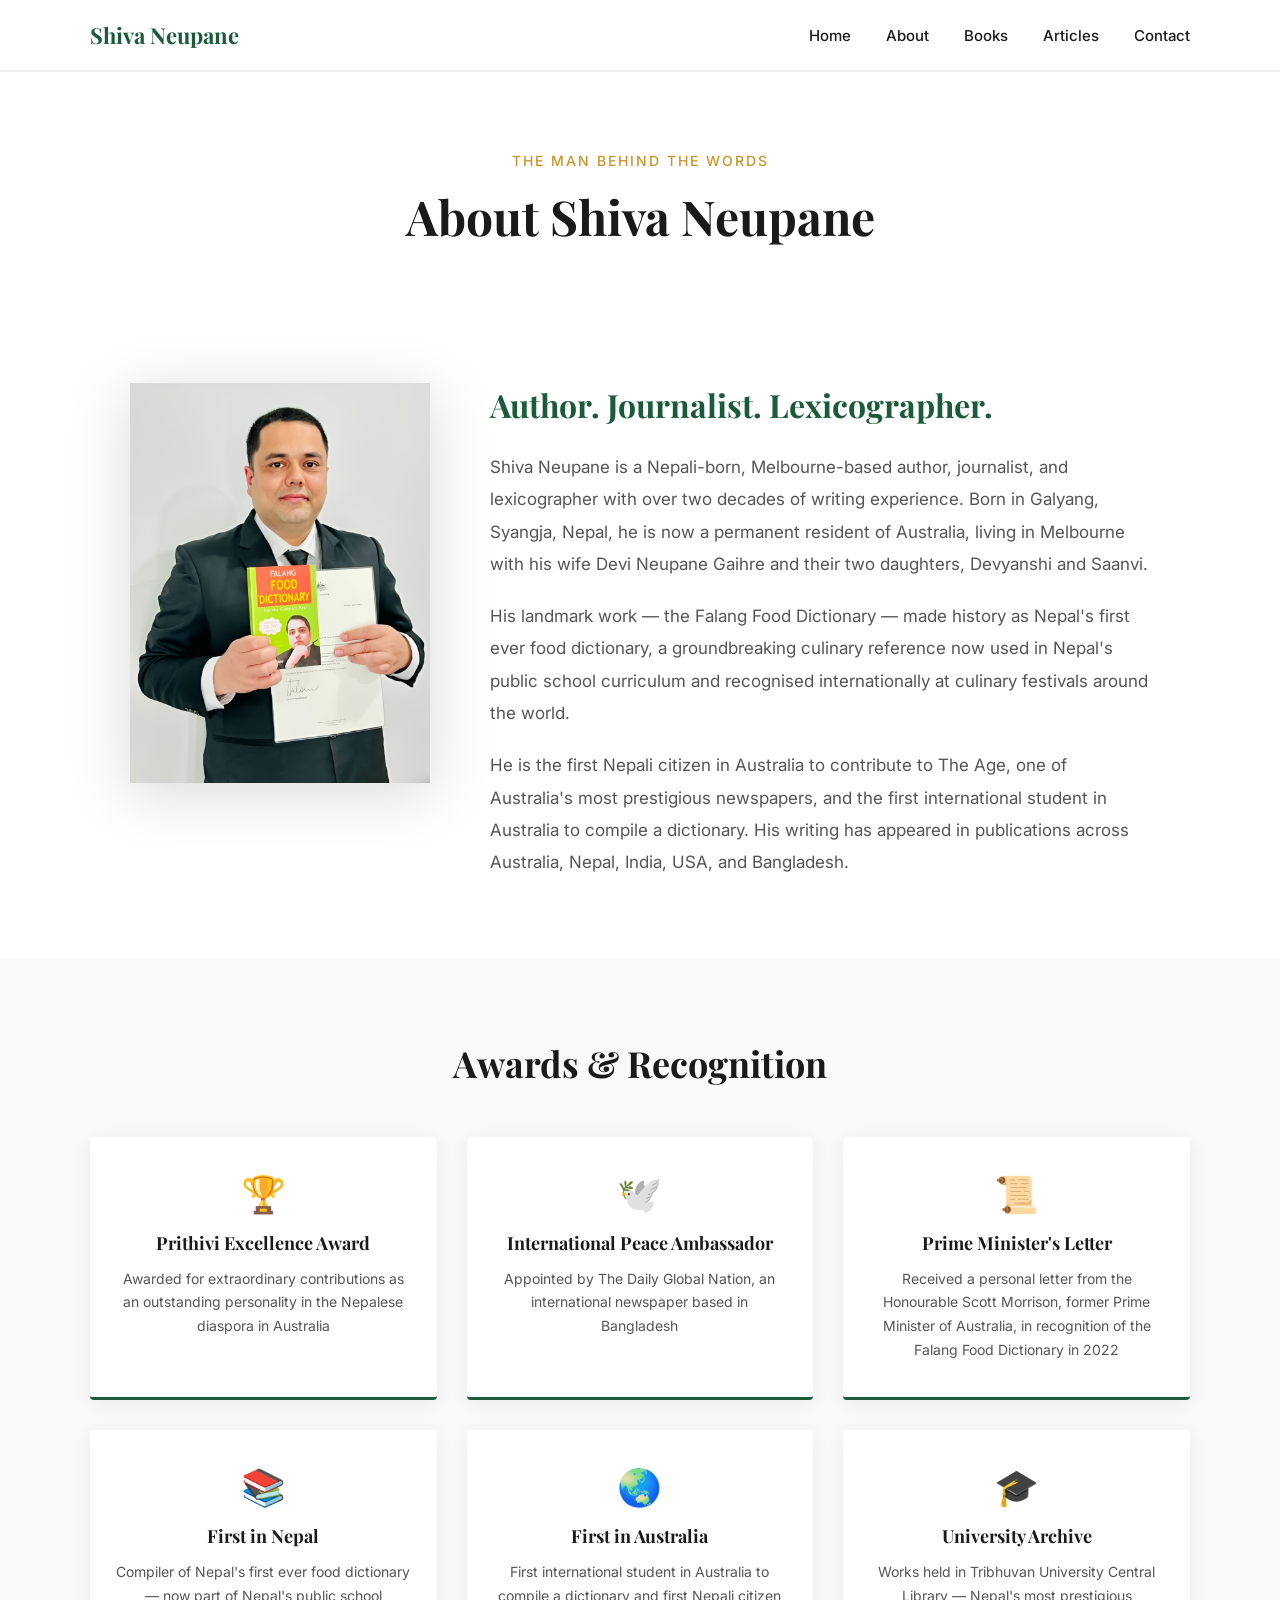
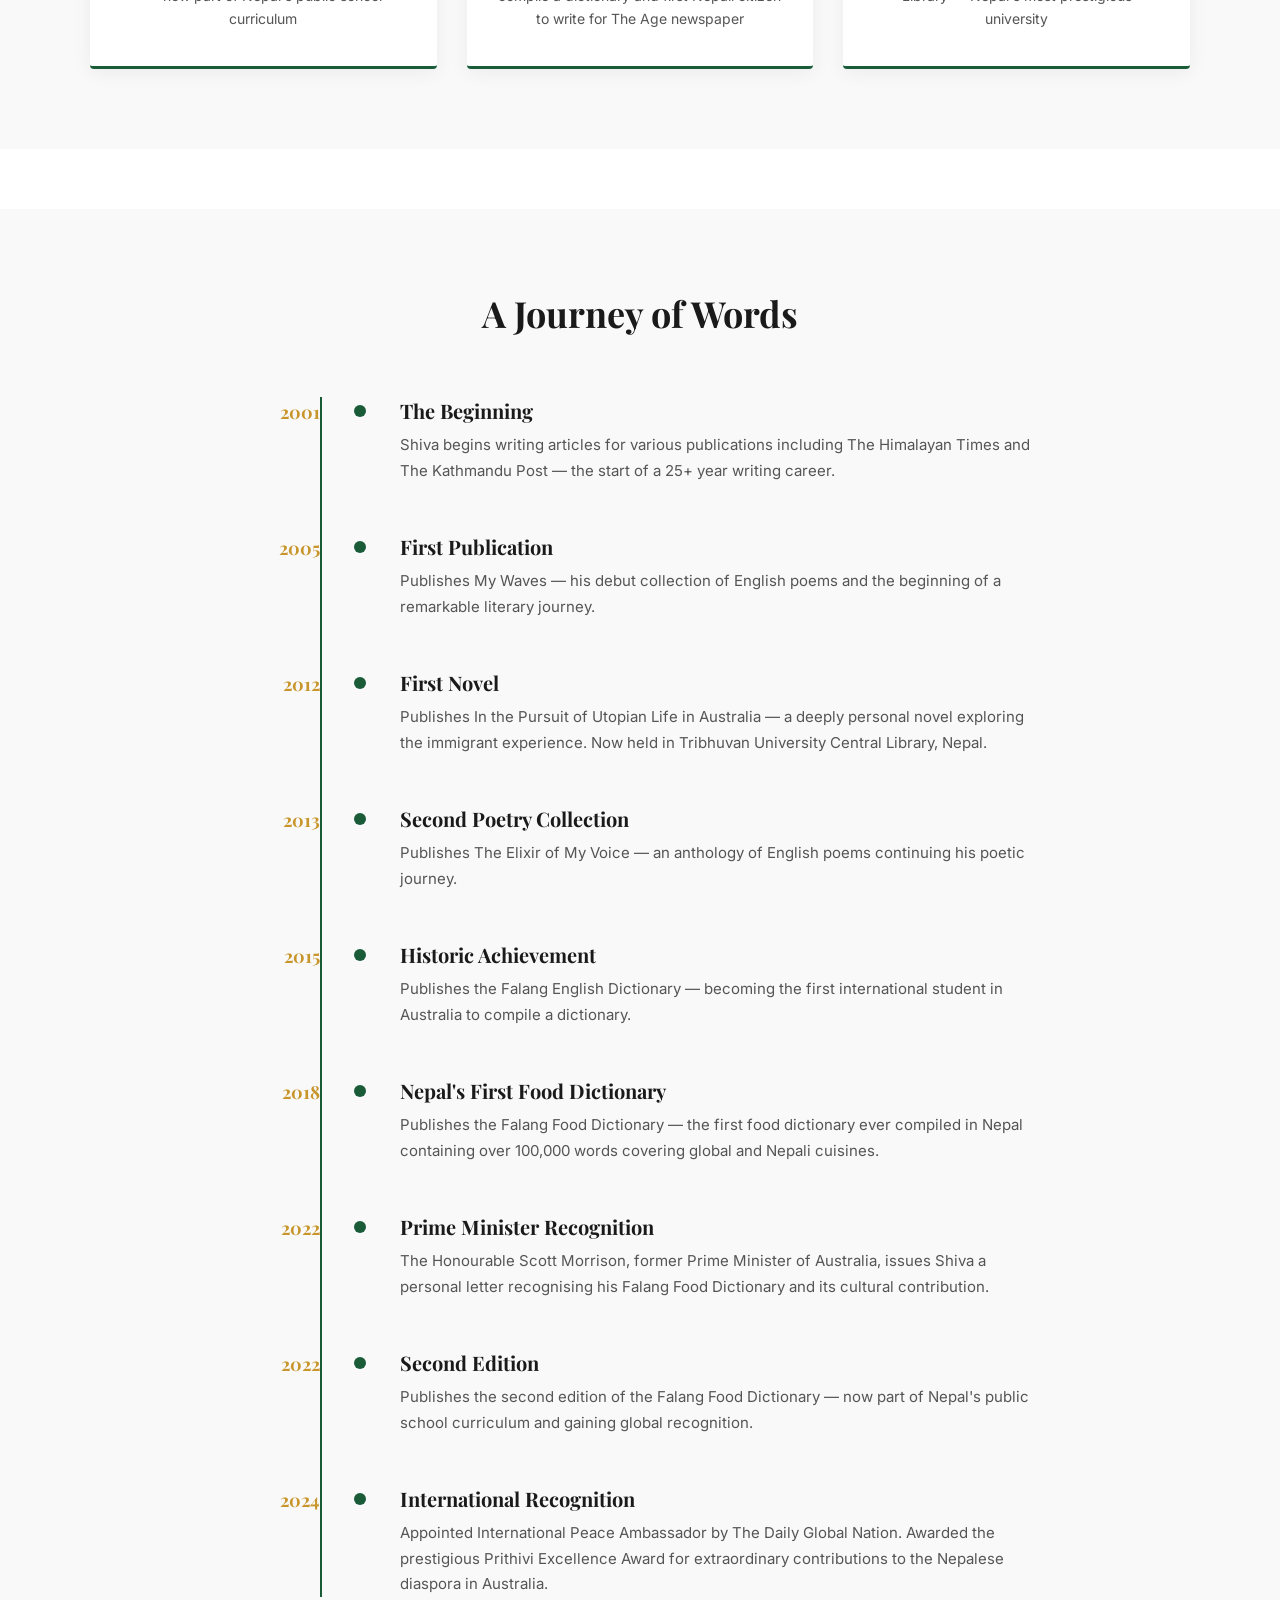
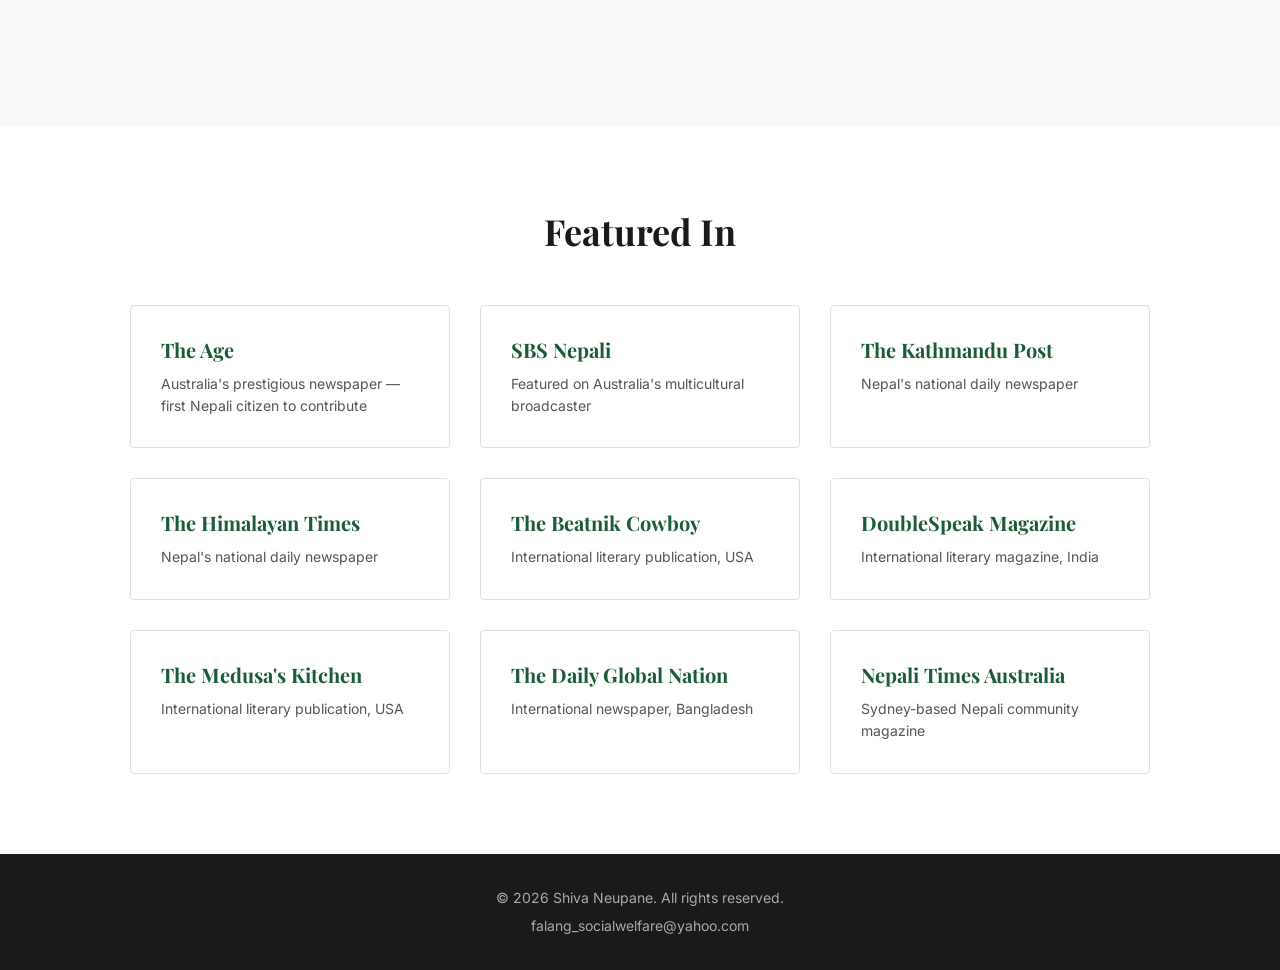
==== about.html @ f32d3224 "first commit" ====
<!DOCTYPE html>
<html lang="en">
<head>
    <meta charset="UTF-8">
    <meta name="viewport" content="width=device-width, initial-scale=1.0">
    <title>About - Shiva Neupane</title>
    <link rel="stylesheet" href="style.css">
    <link href="https://fonts.googleapis.com/css2?family=Playfair+Display:wght@400;700&family=Inter:wght@300;400;500&display=swap" rel="stylesheet">
</head>
<body>

    <!-- NAVIGATION -->
    <nav>
        <div class="nav-container">
            <div class="logo">Shiva Neupane</div>
            <ul class="nav-links">
                <li><a href="index.html">Home</a></li>
                <li><a href="about.html">About</a></li>
                <li><a href="books.html">Books</a></li>
                <li><a href="articles.html">Articles</a></li>
                <li><a href="contact.html">Contact</a></li>
            </ul>
        </div>
    </nav>

    <!-- PAGE HEADER -->
    <section class="page-header">
        <p class="hero-tag">The Man Behind The Words</p>
        <h1>About Shiva Neupane</h1>
    </section>

    <!-- BIO SECTION -->
    <section class="about-full">
        <div class="about-full-container">
            <div class="about-full-image">
                <img src="images/shiva2.jpg" alt="Shiva Neupane">
            </div>
            <div class="about-full-content">
                <h2>Author. Journalist. Lexicographer.</h2>
                <p>Shiva Neupane is a Nepali-born, Melbourne-based author, journalist, and lexicographer with over two decades of writing experience. Born in Galyang, Syangja, Nepal, he is now a permanent resident of Australia, living in Melbourne with his wife Devi Neupane Gaihre and their two daughters, Devyanshi and Saanvi.</p>
                <p>His landmark work — the Falang Food Dictionary — made history as Nepal's first ever food dictionary, a groundbreaking culinary reference now used in Nepal's public school curriculum and recognised internationally at culinary festivals around the world.</p>
                <p>He is the first Nepali citizen in Australia to contribute to The Age, one of Australia's most prestigious newspapers, and the first international student in Australia to compile a dictionary. His writing has appeared in publications across Australia, Nepal, India, USA, and Bangladesh.</p>
            </div>
        </div>
    </section>

    <!-- AWARDS SECTION -->
    <section class="awards-section">
        <h2>Awards & Recognition</h2>
        <div class="awards-grid">
            <div class="award-item">
                <div class="award-icon">🏆</div>
                <h3>Prithivi Excellence Award</h3>
                <p>Awarded for extraordinary contributions as an outstanding personality in the Nepalese diaspora in Australia</p>
            </div>
            <div class="award-item">
                <div class="award-icon">🕊️</div>
                <h3>International Peace Ambassador</h3>
                <p>Appointed by The Daily Global Nation, an international newspaper based in Bangladesh</p>
            </div>
            <div class="award-item">
                <div class="award-icon">📜</div>
                <h3>Prime Minister's Letter</h3>
                <p>Received a personal letter from the Honourable Scott Morrison, former Prime Minister of Australia, in recognition of the Falang Food Dictionary in 2022</p>
            </div>
            <div class="award-item">
                <div class="award-icon">📚</div>
                <h3>First in Nepal</h3>
                <p>Compiler of Nepal's first ever food dictionary — now part of Nepal's public school curriculum</p>
            </div>
            <div class="award-item">
                <div class="award-icon">🌏</div>
                <h3>First in Australia</h3>
                <p>First international student in Australia to compile a dictionary and first Nepali citizen to write for The Age newspaper</p>
            </div>
            <div class="award-item">
                <div class="award-icon">🎓</div>
                <h3>University Archive</h3>
                <p>Works held in Tribhuvan University Central Library — Nepal's most prestigious university</p>
            </div>
        </div>
    </section>

    <!-- TIMELINE -->
    <section class="timeline-section">
        <h2>A Journey of Words</h2>
        <div class="timeline">

            <div class="timeline-item">
                <div class="timeline-year">2001</div>
                <div class="timeline-content">
                    <h3>The Beginning</h3>
                    <p>Shiva begins writing articles for various publications including The Himalayan Times and The Kathmandu Post — the start of a 25+ year writing career.</p>
                </div>
            </div>

            <div class="timeline-item">
                <div class="timeline-year">2005</div>
                <div class="timeline-content">
                    <h3>First Publication</h3>
                    <p>Publishes My Waves — his debut collection of English poems and the beginning of a remarkable literary journey.</p>
                </div>
            </div>

            <div class="timeline-item">
                <div class="timeline-year">2012</div>
                <div class="timeline-content">
                    <h3>First Novel</h3>
                    <p>Publishes In the Pursuit of Utopian Life in Australia — a deeply personal novel exploring the immigrant experience. Now held in Tribhuvan University Central Library, Nepal.</p>
                </div>
            </div>

            <div class="timeline-item">
                <div class="timeline-year">2013</div>
                <div class="timeline-content">
                    <h3>Second Poetry Collection</h3>
                    <p>Publishes The Elixir of My Voice — an anthology of English poems continuing his poetic journey.</p>
                </div>
            </div>

            <div class="timeline-item">
                <div class="timeline-year">2015</div>
                <div class="timeline-content">
                    <h3>Historic Achievement</h3>
                    <p>Publishes the Falang English Dictionary — becoming the first international student in Australia to compile a dictionary.</p>
                </div>
            </div>

            <div class="timeline-item">
                <div class="timeline-year">2018</div>
                <div class="timeline-content">
                    <h3>Nepal's First Food Dictionary</h3>
                    <p>Publishes the Falang Food Dictionary — the first food dictionary ever compiled in Nepal containing over 100,000 words covering global and Nepali cuisines.</p>
                </div>
            </div>

            <div class="timeline-item">
                <div class="timeline-year">2022</div>
                <div class="timeline-content">
                    <h3>Prime Minister Recognition</h3>
                    <p>The Honourable Scott Morrison, former Prime Minister of Australia, issues Shiva a personal letter recognising his Falang Food Dictionary and its cultural contribution.</p>
                </div>
            </div>

            <div class="timeline-item">
                <div class="timeline-year">2022</div>
                <div class="timeline-content">
                    <h3>Second Edition</h3>
                    <p>Publishes the second edition of the Falang Food Dictionary — now part of Nepal's public school curriculum and gaining global recognition.</p>
                </div>
            </div>

            <div class="timeline-item">
                <div class="timeline-year">2024</div>
                <div class="timeline-content">
                    <h3>International Recognition</h3>
                    <p>Appointed International Peace Ambassador by The Daily Global Nation. Awarded the prestigious Prithivi Excellence Award for extraordinary contributions to the Nepalese diaspora in Australia.</p>
                </div>
            </div>

        </div>
    </section>

    <!-- MEDIA SECTION -->
    <section class="media-section">
        <h2>Featured In</h2>
        <div class="media-grid">
            <div class="media-item">
                <h3>The Age</h3>
                <p>Australia's prestigious newspaper — first Nepali citizen to contribute</p>
            </div>
            <div class="media-item">
                <h3>SBS Nepali</h3>
                <p>Featured on Australia's multicultural broadcaster</p>
            </div>
            <div class="media-item">
                <h3>The Kathmandu Post</h3>
                <p>Nepal's national daily newspaper</p>
            </div>
            <div class="media-item">
                <h3>The Himalayan Times</h3>
                <p>Nepal's national daily newspaper</p>
            </div>
            <div class="media-item">
                <h3>The Beatnik Cowboy</h3>
                <p>International literary publication, USA</p>
            </div>
            <div class="media-item">
                <h3>DoubleSpeak Magazine</h3>
                <p>International literary magazine, India</p>
            </div>
            <div class="media-item">
                <h3>The Medusa's Kitchen</h3>
                <p>International literary publication, USA</p>
            </div>
            <div class="media-item">
                <h3>The Daily Global Nation</h3>
                <p>International newspaper, Bangladesh</p>
            </div>
            <div class="media-item">
                <h3>Nepali Times Australia</h3>
                <p>Sydney-based Nepali community magazine</p>
            </div>
        </div>
    </section>

    <!-- FOOTER -->
    <footer>
        <p>© 2026 Shiva Neupane. All rights reserved.</p>
        <p>falang_socialwelfare@yahoo.com</p>
    </footer>

</body>
</html>
---- style.css ----
* {
    margin: 0;
    padding: 0;
    box-sizing: border-box;
}

body {
    font-family: 'Inter', sans-serif;
    color: #1a1a1a;
    background-color: #ffffff;
}

/* NAVIGATION */
nav {
    background-color: #ffffff;
    padding: 20px 40px;
    border-bottom: 2px solid #f0f0f0;
    position: sticky;
    top: 0;
    z-index: 100;
}

.nav-container {
    max-width: 1100px;
    margin: 0 auto;
    display: flex;
    justify-content: space-between;
    align-items: center;
}

.logo {
    font-family: 'Playfair Display', serif;
    font-size: 22px;
    font-weight: 700;
    color: #1a5c38;
}

.nav-links {
    list-style: none;
    display: flex;
    gap: 35px;
}

.nav-links a {
    text-decoration: none;
    color: #1a1a1a;
    font-size: 15px;
    font-weight: 500;
    transition: color 0.3s;
}

.nav-links a:hover {
    color: #1a5c38;
}

/* HERO */
.hero {
    max-width: 1100px;
    margin: 80px auto;
    padding: 0 40px;
    display: flex;
    align-items: center;
    justify-content: space-between;
    gap: 60px;
}

.hero-content {
    flex: 1;
}

.hero-tag {
    color: #c8952a;
    font-size: 14px;
    font-weight: 500;
    letter-spacing: 2px;
    text-transform: uppercase;
    margin-bottom: 15px;
}

.hero-content h1 {
    font-family: 'Playfair Display', serif;
    font-size: 58px;
    color: #1a1a1a;
    line-height: 1.1;
    margin-bottom: 20px;
}

.hero-subtitle {
    font-size: 17px;
    color: #555;
    line-height: 1.7;
    margin-bottom: 35px;
    max-width: 480px;
}

.btn {
    display: inline-block;
    background-color: #1a5c38;
    color: white;
    padding: 14px 32px;
    text-decoration: none;
    font-size: 15px;
    font-weight: 500;
    border-radius: 4px;
    transition: background-color 0.3s;
}

.btn:hover {
    background-color: #c8952a;
}

.hero-image {
    flex: 1;
    display: flex;
    justify-content: center;
}

.hero-image img {
    width: 450px;
    height: 450px;
    object-fit: cover;
    border-radius: 8px;
    box-shadow: 0 20px 60px rgba(0,0,0,0.15);
}

/* ACHIEVEMENTS */
.achievements {
    background-color: #1a5c38;
    padding: 50px 40px;
    display: flex;
    justify-content: center;
    gap: 80px;
}

.achievement-item {
    text-align: center;
    color: white;
}

.achievement-item h3 {
    font-family: 'Playfair Display', serif;
    font-size: 36px;
    color: #c8952a;
    margin-bottom: 8px;
}

.achievement-item p {
    font-size: 14px;
    opacity: 0.9;
    letter-spacing: 1px;
}

/* BOOKS PREVIEW */
.books-preview {
    max-width: 1100px;
    margin: 80px auto;
    padding: 0 40px;
    text-align: center;
}

.books-preview h2 {
    font-family: 'Playfair Display', serif;
    font-size: 36px;
    color: #1a1a1a;
    margin-bottom: 15px;
}

.books-preview-subtitle {
    font-size: 17px;
    color: #555;
    margin-bottom: 50px;
}

.books-preview-grid {
    display: flex;
    justify-content: center;
    gap: 40px;
    margin-bottom: 50px;
    flex-wrap: wrap;
}

.preview-book {
    display: flex;
    flex-direction: column;
    align-items: center;
    gap: 15px;
    width: 160px;
}

.preview-book img {
    width: 140px;
    height: 200px;
    object-fit: contain;
    filter: drop-shadow(0 10px 20px rgba(0,0,0,0.2));
    transition: transform 0.3s;
}

.preview-book img:hover {
    transform: translateY(-8px);
}

.preview-book p {
    font-size: 14px;
    color: #1a1a1a;
    font-weight: 500;
    text-align: center;
    line-height: 1.4;
}

/* FOOTER */
footer {
    background-color: #1a1a1a;
    color: #aaa;
    text-align: center;
    padding: 30px;
    font-size: 14px;
    line-height: 2;
}

/****books.html****/
/* PAGE HEADER */
.page-header {
    text-align: center;
    padding: 80px 40px 60px;
    max-width: 700px;
    margin: 0 auto;
}

.page-header h1 {
    font-family: 'Playfair Display', serif;
    font-size: 48px;
    color: #1a1a1a;
    margin-bottom: 15px;
}

.page-subtitle {
    font-size: 18px;
    color: #555;
    line-height: 1.7;
}

/* BOOKS */
.books-section {
    max-width: 1100px;
    margin: 0 auto 80px;
    padding: 0 40px;
    display: flex;
    flex-direction: column;
    gap: 80px;
}

.book-card {
    display: flex;
    gap: 60px;
    align-items: center;
}

.book-card.reverse {
    flex-direction: row-reverse;
}

.book-cover {
    flex: 0 0 250px;
}

.book-cover img {
    width: 255px;
    height: 450px;
    object-fit: contain;
    border-radius: 0;
    box-shadow: none;
    filter: drop-shadow(0 15px 30px rgba(0,0,0,0.2));
}

.book-info {
    flex: 1;
}

.book-year {
    color: #c8952a;
    font-size: 13px;
    font-weight: 600;
    letter-spacing: 2px;
    text-transform: uppercase;
    display: block;
    margin-bottom: 10px;
}

.book-info h2 {
    font-family: 'Playfair Display', serif;
    font-size: 36px;
    color: #1a1a1a;
    margin-bottom: 8px;
    line-height: 1.2;
}

.book-tag {
    color: #1a5c38;
    font-size: 14px;
    font-weight: 500;
    margin-bottom: 20px;
    display: block;
}

.book-description {
    font-size: 16px;
    color: #555;
    line-height: 1.8;
    margin-bottom: 20px;
}

.book-highlights {
    display: flex;
    flex-direction: column;
    gap: 8px;
}

.book-highlights span {
    font-size: 14px;
    color: #1a5c38;
    font-weight: 500;
}

/****about.html****/

/* AWARDS SECTION */
.awards-section {
    background-color: #f9f9f9;
    padding: 80px 40px;
    text-align: center;
}

.awards-section h2 {
    font-family: 'Playfair Display', serif;
    font-size: 36px;
    color: #1a1a1a;
    margin-bottom: 50px;
}

.awards-grid {
    max-width: 1100px;
    margin: 0 auto;
    display: grid;
    grid-template-columns: repeat(3, 1fr);
    gap: 30px;
}

.award-item {
    background: white;
    padding: 35px 25px;
    border-radius: 4px;
    border-bottom: 3px solid #1a5c38;
    box-shadow: 0 4px 20px rgba(0,0,0,0.06);
}

.award-icon {
    font-size: 36px;
    margin-bottom: 15px;
}

.award-item h3 {
    font-family: 'Playfair Display', serif;
    font-size: 18px;
    color: #1a1a1a;
    margin-bottom: 12px;
}

.award-item p {
    font-size: 14px;
    color: #555;
    line-height: 1.7;
}

/* ABOUT FULL PAGE */
.about-full {
    max-width: 1100px;
    margin: 60px auto;
    padding: 0 40px;
}

.about-full-container {
    display: flex;
    gap: 60px;
    align-items: flex-start;
}

.about-full-image {
    flex: 0 0 300px;
}

.about-full-image img {
    width: 300px;
    height: auto;
    filter: drop-shadow(0 10px 30px rgba(0,0,0,0.15));
}

.about-full-content {
    flex: 1;
}

.about-full-content h2 {
    font-family: 'Playfair Display', serif;
    font-size: 32px;
    color: #1a5c38;
    margin-bottom: 25px;
}

.about-full-content p {
    font-size: 17px;
    color: #555;
    line-height: 1.9;
    margin-bottom: 20px;
}

/* TIMELINE */
.timeline-section {
    background-color: #f9f9f9;
    padding: 80px 40px;
    margin: 60px 0;
}

.timeline-section h2 {
    font-family: 'Playfair Display', serif;
    font-size: 36px;
    color: #1a1a1a;
    text-align: center;
    margin-bottom: 60px;
}

.timeline {
    max-width: 800px;
    margin: 0 auto;
    position: relative;
}

.timeline::before {
    content: '';
    position: absolute;
    left: 80px;
    top: 0;
    bottom: 0;
    width: 2px;
    background-color: #1a5c38;
}

.timeline-item {
    display: flex;
    gap: 40px;
    margin-bottom: 50px;
    position: relative;
}

.timeline-year {
    flex: 0 0 80px;
    font-family: 'Playfair Display', serif;
    font-size: 18px;
    font-weight: 700;
    color: #c8952a;
    text-align: right;
    padding-top: 3px;
}

.timeline-content {
    flex: 1;
    padding-left: 40px;
    position: relative;
}

.timeline-content::before {
    content: '';
    position: absolute;
    left: -6px;
    top: 8px;
    width: 12px;
    height: 12px;
    background-color: #1a5c38;
    border-radius: 50%;
}

.timeline-content h3 {
    font-family: 'Playfair Display', serif;
    font-size: 20px;
    color: #1a1a1a;
    margin-bottom: 8px;
}

.timeline-content p {
    font-size: 15px;
    color: #555;
    line-height: 1.7;
}

/* MEDIA SECTION */
.media-section {
    max-width: 1100px;
    margin: 80px auto;
    padding: 0 40px;
    text-align: center;
}

.media-section h2 {
    font-family: 'Playfair Display', serif;
    font-size: 36px;
    color: #1a1a1a;
    margin-bottom: 50px;
}

.media-grid {
    display: grid;
    grid-template-columns: repeat(3, 1fr);
    gap: 30px;
}

.media-item {
    padding: 30px;
    border: 1.5px solid #e0e0e0;
    border-radius: 4px;
    transition: border-color 0.3s;
    text-align: left;
}

.media-item:hover {
    border-color: #1a5c38;
}

.media-item h3 {
    font-family: 'Playfair Display', serif;
    font-size: 20px;
    color: #1a5c38;
    margin-bottom: 10px;
}

.media-item p {
    font-size: 14px;
    color: #555;
    line-height: 1.6;
}

/* Article page */
.publications-strip {
    background-color: #1a5c38;
    padding: 20px 40px;
    display: flex;
    justify-content: center;
    flex-wrap: wrap;
    gap: 40px;
}

.pub-item {
    color: rgba(255,255,255,0.8);
    font-size: 13px;
    font-weight: 500;
    letter-spacing: 1px;
    text-transform: uppercase;
}

/* ARTICLES */
.articles-section {
    max-width: 800px;
    margin: 80px auto;
    padding: 0 40px;
}

.articles-section h2 {
    font-family: 'Playfair Display', serif;
    font-size: 36px;
    color: #1a1a1a;
    margin-bottom: 50px;
    text-align: center;
}

.article-card {
    border-left: 3px solid #1a5c38;
    padding: 30px 30px 30px 35px;
    margin-bottom: 40px;
    transition: background-color 0.3s;
}

.article-card:hover {
    background-color: #f9f9f9;
}

.article-meta {
    display: flex;
    justify-content: space-between;
    align-items: center;
    margin-bottom: 12px;
}

.article-source {
    font-size: 13px;
    color: #1a5c38;
    font-weight: 600;
    letter-spacing: 1px;
    text-transform: uppercase;
}

.article-year {
    font-size: 13px;
    color: #c8952a;
    font-weight: 600;
}

.article-card h3 {
    font-family: 'Playfair Display', serif;
    font-size: 24px;
    color: #1a1a1a;
    margin-bottom: 12px;
}

.article-card p {
    font-size: 16px;
    color: #555;
    line-height: 1.8;
    margin-bottom: 20px;
}

.article-link {
    color: #c8952a;
    text-decoration: none;
    font-weight: 600;
    font-size: 14px;
}

.article-link:hover {
    text-decoration: underline;
}

.article-link-disabled {
    color: #aaa;
    font-size: 14px;
    font-style: italic;
}

/* CONTACT */
.contact-section {
    max-width: 1100px;
    margin: 60px auto 80px;
    padding: 0 40px;
}

.contact-container {
    display: flex;
    gap: 80px;
    align-items: flex-start;
}

.contact-info {
    flex: 1;
}

.contact-info h2 {
    font-family: 'Playfair Display', serif;
    font-size: 32px;
    color: #1a1a1a;
    margin-bottom: 20px;
}

.contact-info > p {
    font-size: 16px;
    color: #555;
    line-height: 1.8;
    margin-bottom: 40px;
}

.contact-details {
    display: flex;
    flex-direction: column;
    gap: 25px;
    margin-bottom: 40px;
}

.contact-detail-item {
    display: flex;
    gap: 15px;
    align-items: flex-start;
}

.contact-icon {
    font-size: 24px;
    margin-top: 3px;
}

.contact-detail-item h4 {
    font-size: 13px;
    font-weight: 600;
    color: #1a5c38;
    text-transform: uppercase;
    letter-spacing: 1px;
    margin-bottom: 5px;
}

.contact-detail-item a {
    color: #555;
    text-decoration: none;
    font-size: 15px;
}

.contact-detail-item a:hover {
    color: #1a5c38;
}

.contact-detail-item p {
    color: #555;
    font-size: 15px;
}

.contact-topics h3 {
    font-family: 'Playfair Display', serif;
    font-size: 20px;
    color: #1a1a1a;
    margin-bottom: 15px;
}

.contact-topics ul {
    list-style: none;
    display: flex;
    flex-direction: column;
    gap: 10px;
}

.contact-topics ul li {
    font-size: 15px;
    color: #555;
    padding-left: 20px;
    position: relative;
}

.contact-topics ul li::before {
    content: '→';
    position: absolute;
    left: 0;
    color: #c8952a;
}

/* CONTACT FORM */
.contact-form-container {
    flex: 1;
}

.contact-form {
    display: flex;
    flex-direction: column;
    gap: 25px;
}

.form-group {
    display: flex;
    flex-direction: column;
    gap: 8px;
}

.form-group label {
    font-size: 13px;
    font-weight: 600;
    color: #1a1a1a;
    text-transform: uppercase;
    letter-spacing: 1px;
}

.form-group input,
.form-group select,
.form-group textarea {
    padding: 14px 16px;
    border: 1.5px solid #e0e0e0;
    border-radius: 4px;
    font-size: 15px;
    font-family: 'Inter', sans-serif;
    color: #1a1a1a;
    transition: border-color 0.3s;
    outline: none;
}

.form-group input:focus,
.form-group select:focus,
.form-group textarea:focus {
    border-color: #1a5c38;
}

.form-group textarea {
    resize: vertical;
}

.btn-submit {
    background-color: #1a5c38;
    color: white;
    padding: 16px 36px;
    border: none;
    border-radius: 4px;
    font-size: 15px;
    font-weight: 500;
    font-family: 'Inter', sans-serif;
    cursor: pointer;
    transition: background-color 0.3s;
    align-self: flex-start;
}

.btn-submit:hover {
    background-color: #c8952a;
}
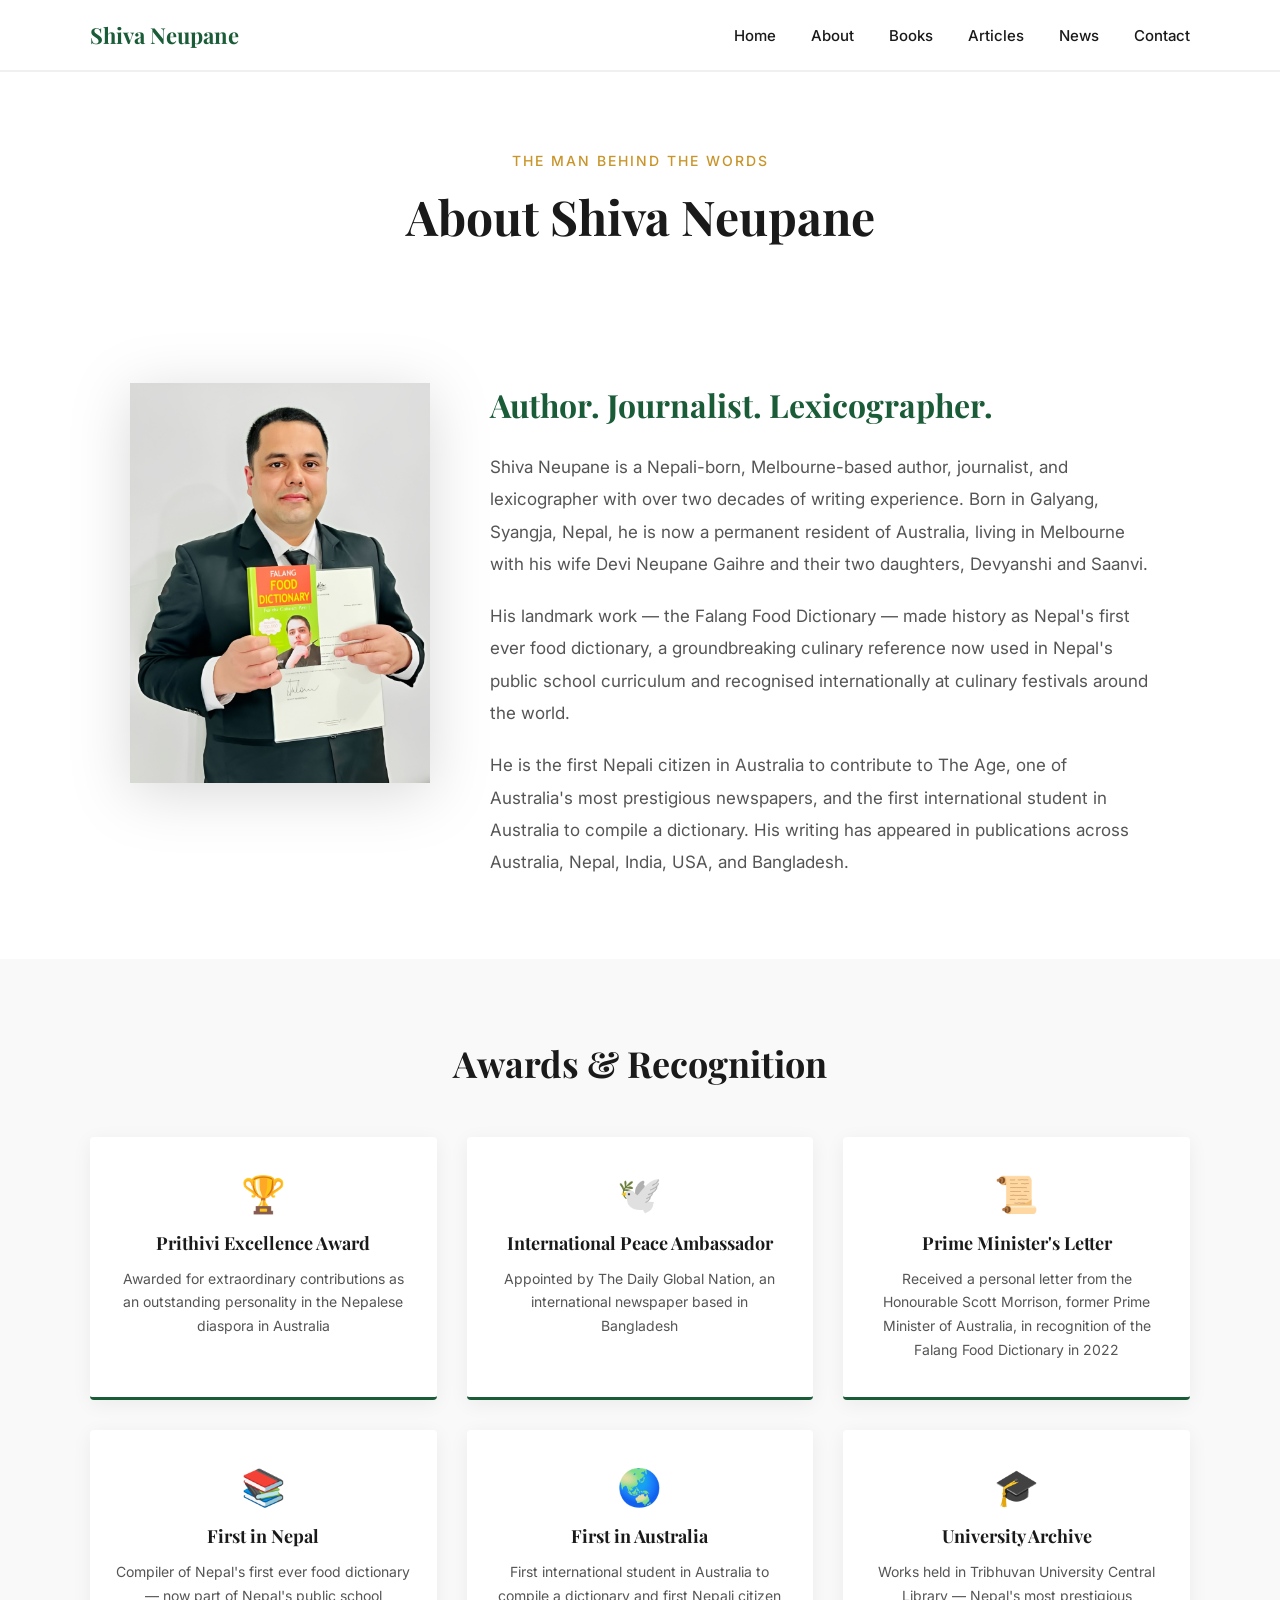
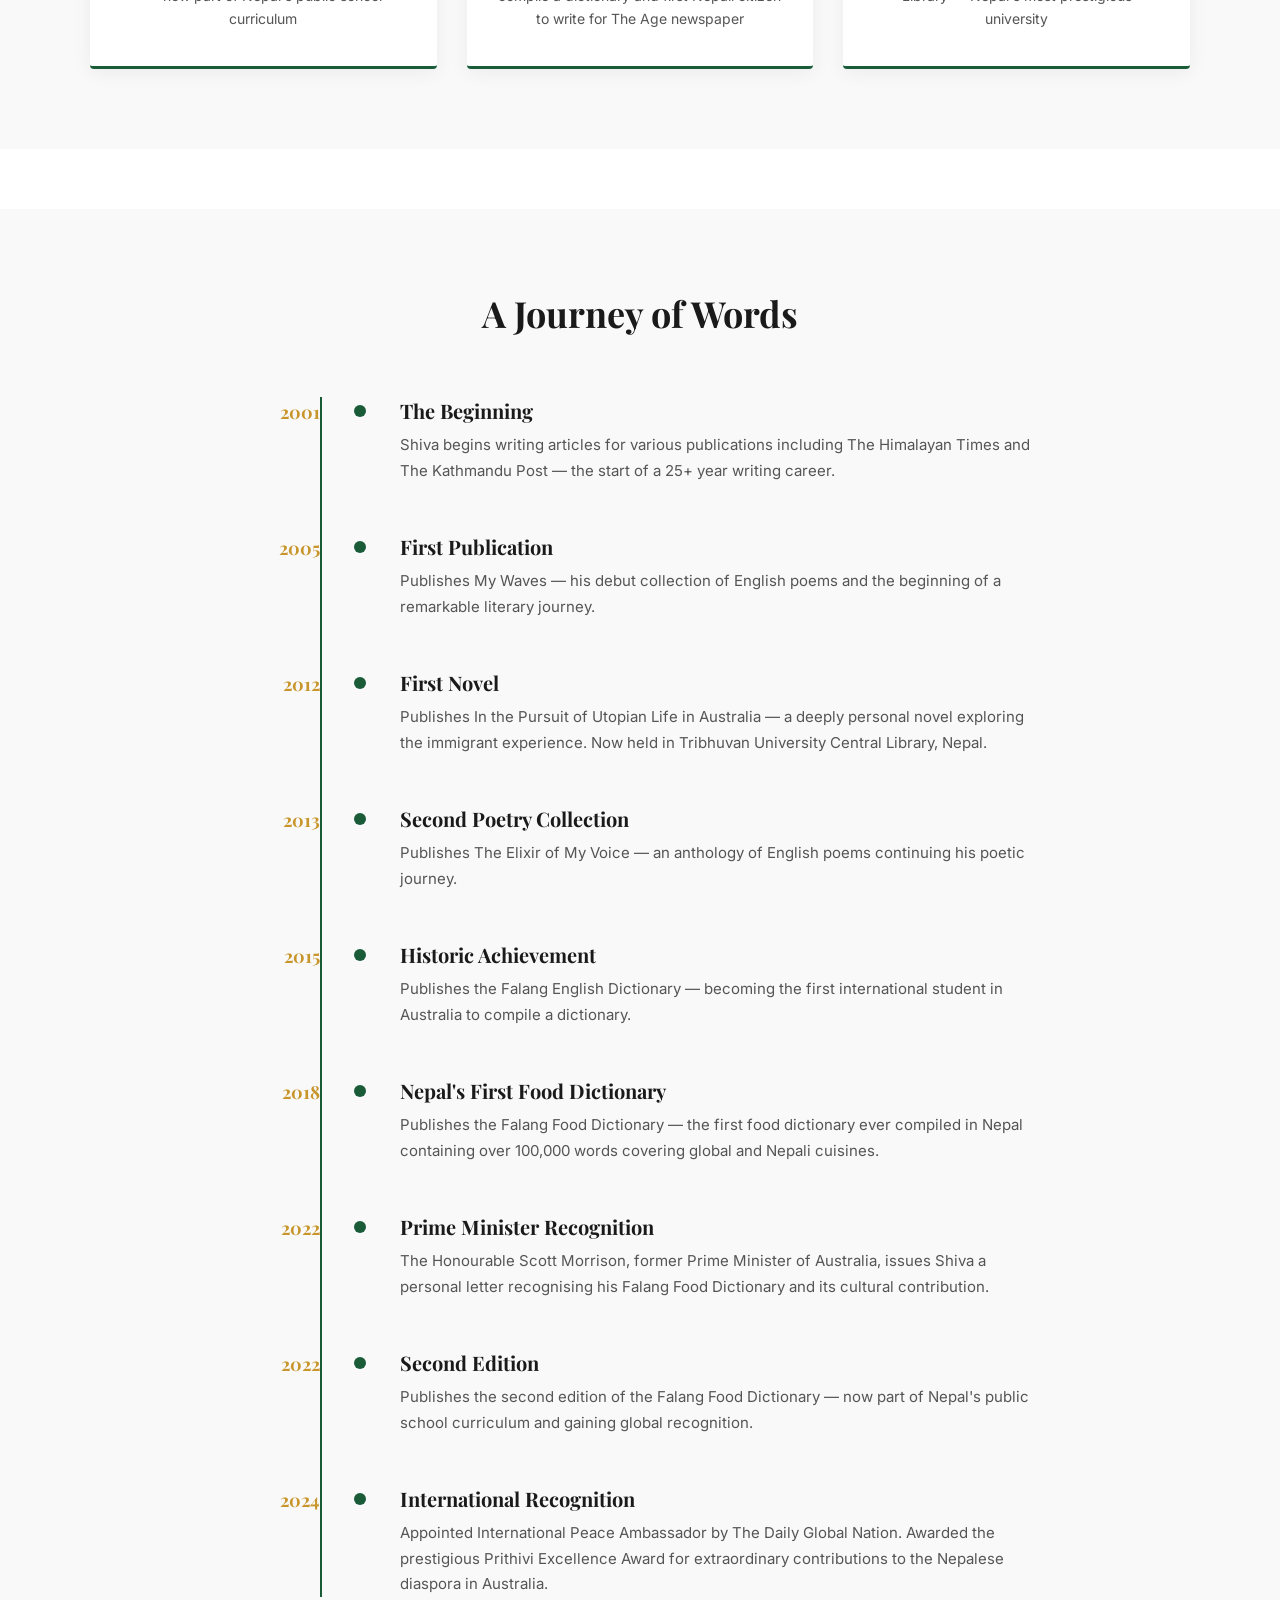
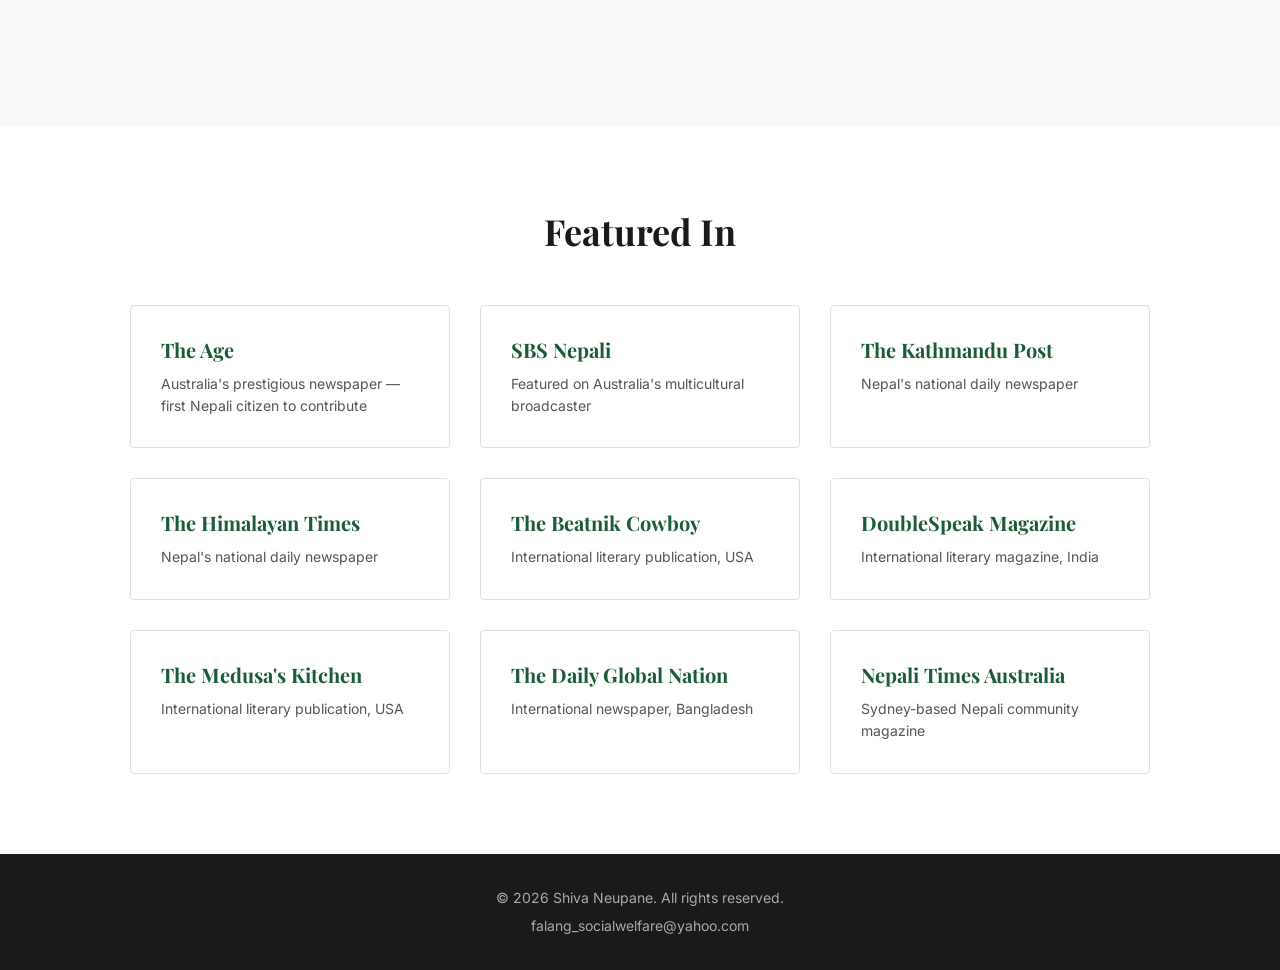
==== commit 6e693274: "Update about.html" ====
--- a/about.html
+++ b/about.html
@@ -18,6 +18,7 @@
                 <li><a href="about.html">About</a></li>
                 <li><a href="books.html">Books</a></li>
                 <li><a href="articles.html">Articles</a></li>
+                <li><a href="news.html">News</a></li>
                 <li><a href="contact.html">Contact</a></li>
             </ul>
         </div>
@@ -211,4 +212,4 @@
     </footer>
 
 </body>
-</html>+</html>
